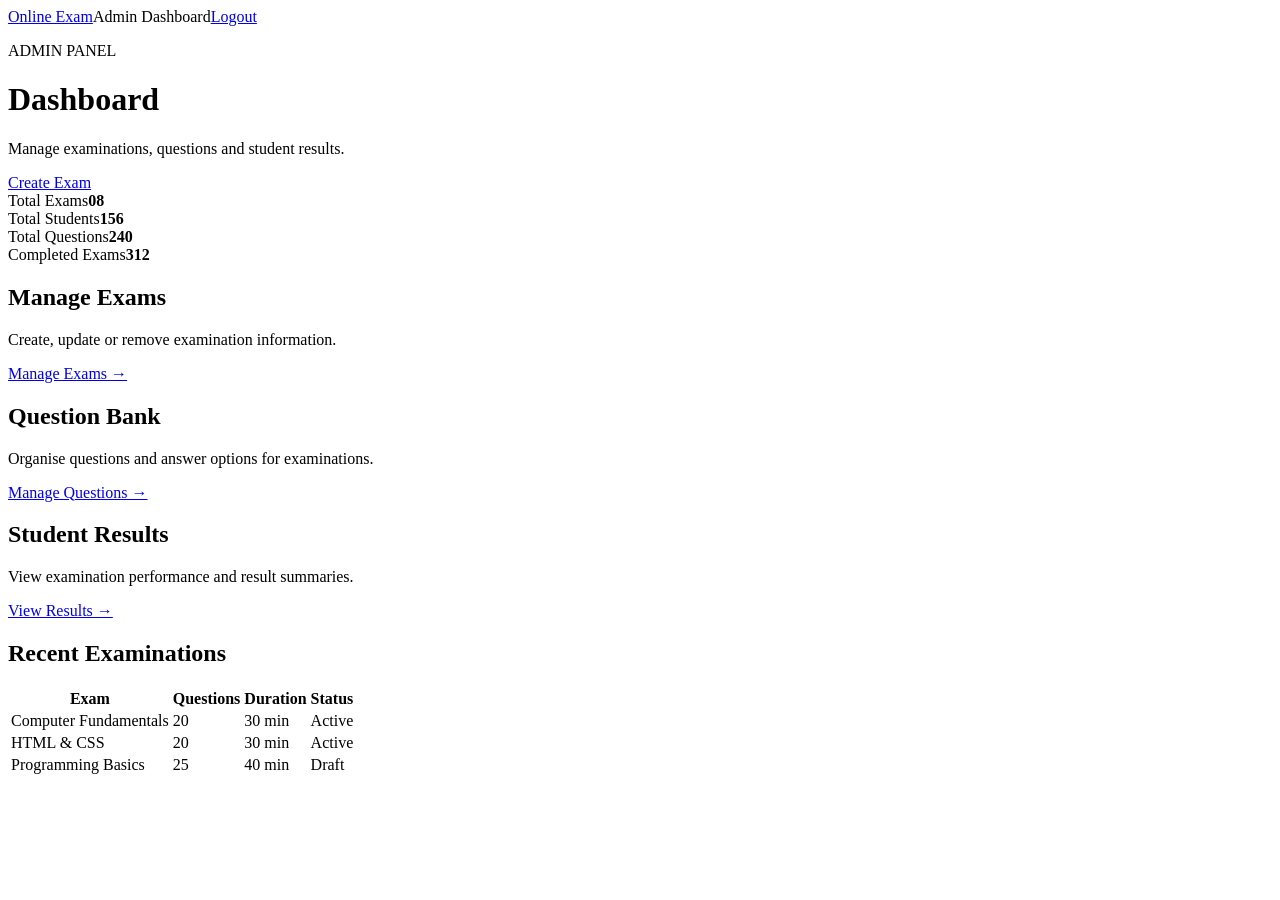
==== admin.html @ 133524e9 "Complete basic UI: add admin.html" ====
<!DOCTYPE html>
<html lang="en">
<head>
<meta charset="UTF-8">
<meta name="viewport" content="width=device-width, initial-scale=1.0">
<title>Admin Dashboard</title>
<link rel="stylesheet" href="css/admin.css">
</head>
<body>
<header><nav class="navbar"><a href="index.html" class="logo">Online Exam</a><span class="admin-label">Admin Dashboard</span><a href="login.html" class="btn small-btn">Logout</a></nav></header>
<main class="admin-container">
<div class="page-heading"><div><p class="eyebrow">ADMIN PANEL</p><h1>Dashboard</h1><p>Manage examinations, questions and student results.</p></div><a href="#" class="btn">Create Exam</a></div>
<section class="stats">
<div class="stat"><span>Total Exams</span><strong>08</strong></div>
<div class="stat"><span>Total Students</span><strong>156</strong></div>
<div class="stat"><span>Total Questions</span><strong>240</strong></div>
<div class="stat"><span>Completed Exams</span><strong>312</strong></div>
</section>
<section class="admin-grid">
<article class="panel"><h2>Manage Exams</h2><p>Create, update or remove examination information.</p><a href="#" class="text-link">Manage Exams →</a></article>
<article class="panel"><h2>Question Bank</h2><p>Organise questions and answer options for examinations.</p><a href="#" class="text-link">Manage Questions →</a></article>
<article class="panel"><h2>Student Results</h2><p>View examination performance and result summaries.</p><a href="results.html" class="text-link">View Results →</a></article>
</section>
<section class="panel table-panel">
<h2>Recent Examinations</h2>
<table><thead><tr><th>Exam</th><th>Questions</th><th>Duration</th><th>Status</th></tr></thead>
<tbody><tr><td>Computer Fundamentals</td><td>20</td><td>30 min</td><td><span class="badge">Active</span></td></tr>
<tr><td>HTML & CSS</td><td>20</td><td>30 min</td><td><span class="badge">Active</span></td></tr>
<tr><td>Programming Basics</td><td>25</td><td>40 min</td><td><span class="badge">Draft</span></td></tr></tbody></table>
</section>
</main>
</body>
</html>
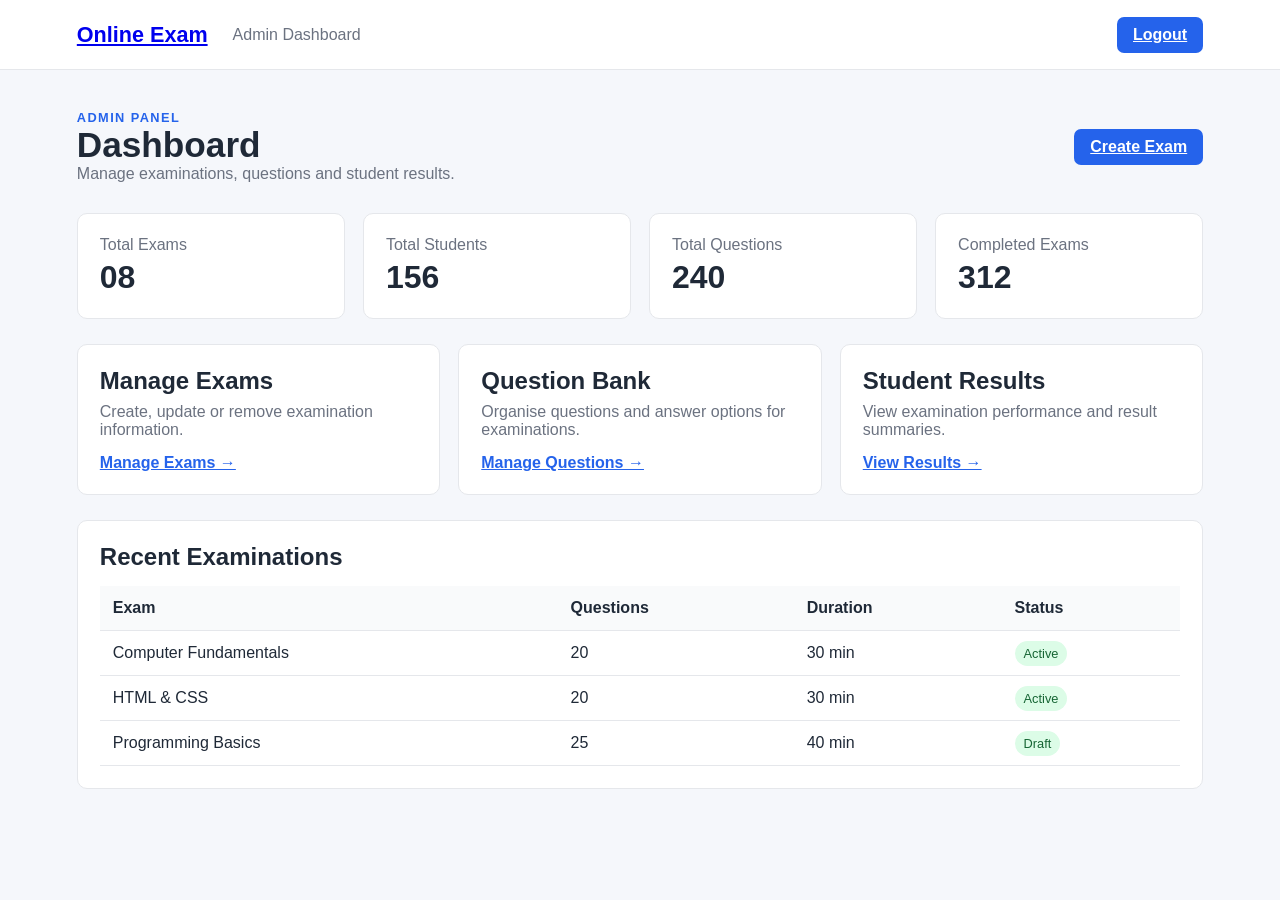
==== commit f9434e21: "Connect beginner-friendly JavaScript to existing pages" ====
--- a/admin.html
+++ b/admin.html
@@ -5,11 +5,12 @@
 <meta name="viewport" content="width=device-width, initial-scale=1.0">
 <title>Admin Dashboard</title>
 <link rel="stylesheet" href="css/admin.css">
+<script src="js/admin.js" defer></script>
 </head>
 <body>
 <header><nav class="navbar"><a href="index.html" class="logo">Online Exam</a><span class="admin-label">Admin Dashboard</span><a href="login.html" class="btn small-btn">Logout</a></nav></header>
 <main class="admin-container">
-<div class="page-heading"><div><p class="eyebrow">ADMIN PANEL</p><h1>Dashboard</h1><p>Manage examinations, questions and student results.</p></div><a href="#" class="btn">Create Exam</a></div>
+<div class="page-heading"><div><p class="eyebrow">ADMIN PANEL</p><h1>Dashboard</h1><p>Manage examinations, questions and student results.</p></div><a href="#" id="createExamButton" class="btn">Create Exam</a></div>
 <section class="stats">
 <div class="stat"><span>Total Exams</span><strong>08</strong></div>
 <div class="stat"><span>Total Students</span><strong>156</strong></div>
@@ -17,8 +18,8 @@
 <div class="stat"><span>Completed Exams</span><strong>312</strong></div>
 </section>
 <section class="admin-grid">
-<article class="panel"><h2>Manage Exams</h2><p>Create, update or remove examination information.</p><a href="#" class="text-link">Manage Exams →</a></article>
-<article class="panel"><h2>Question Bank</h2><p>Organise questions and answer options for examinations.</p><a href="#" class="text-link">Manage Questions →</a></article>
+<article class="panel"><h2>Manage Exams</h2><p>Create, update or remove examination information.</p><a href="#" class="text-link" id="manageExamsLink">Manage Exams →</a></article>
+<article class="panel"><h2>Question Bank</h2><p>Organise questions and answer options for examinations.</p><a href="#" class="text-link" id="questionBankLink">Manage Questions →</a></article>
 <article class="panel"><h2>Student Results</h2><p>View examination performance and result summaries.</p><a href="results.html" class="text-link">View Results →</a></article>
 </section>
 <section class="panel table-panel">
--- a/css/admin.css
+++ b/css/admin.css
@@ -0,0 +1 @@
+*{box-sizing:border-box;margin:0;padding:0}body{font-family:Arial,sans-serif;background:#f5f7fb;color:#1f2937}.navbar{height:70px;padding:0 6%;display:flex;align-items:center;gap:25px;background:#fff;border-bottom:1px solid #e5e7eb}.logo{font-size:1.35rem;font-weight:700}.admin-label{margin-right:auto;color:#6b7280}.btn{display:inline-block;padding:9px 16px;border-radius:7px;background:#2563eb;color:#fff;font-weight:600}.admin-container{padding:40px 6%;max-width:1300px;margin:auto}.page-heading{display:flex;justify-content:space-between;align-items:center;gap:20px;margin-bottom:30px}.page-heading h1{font-size:2.2rem}.page-heading p:not(.eyebrow){color:#6b7280}.eyebrow{font-size:.8rem;font-weight:700;letter-spacing:1.4px;color:#2563eb}.stats{display:grid;grid-template-columns:repeat(4,1fr);gap:18px;margin-bottom:25px}.stat,.panel{background:#fff;border:1px solid #e5e7eb;border-radius:10px;padding:22px}.stat span{color:#6b7280}.stat strong{display:block;font-size:2rem;margin-top:5px}.admin-grid{display:grid;grid-template-columns:repeat(3,1fr);gap:18px;margin-bottom:25px}.panel h2{margin-bottom:8px}.panel p{color:#6b7280;margin-bottom:15px}.text-link{color:#2563eb;font-weight:600}.table-panel{overflow-x:auto}table{width:100%;border-collapse:collapse;margin-top:15px}th,td{text-align:left;padding:13px;border-bottom:1px solid #e5e7eb}th{background:#f9fafb}.badge{padding:5px 9px;border-radius:15px;background:#dcfce7;color:#166534;font-size:.8rem}@media(max-width:800px){.stats{grid-template-columns:1fr 1fr}.admin-grid{grid-template-columns:1fr}.page-heading{align-items:flex-start;flex-direction:column}}
